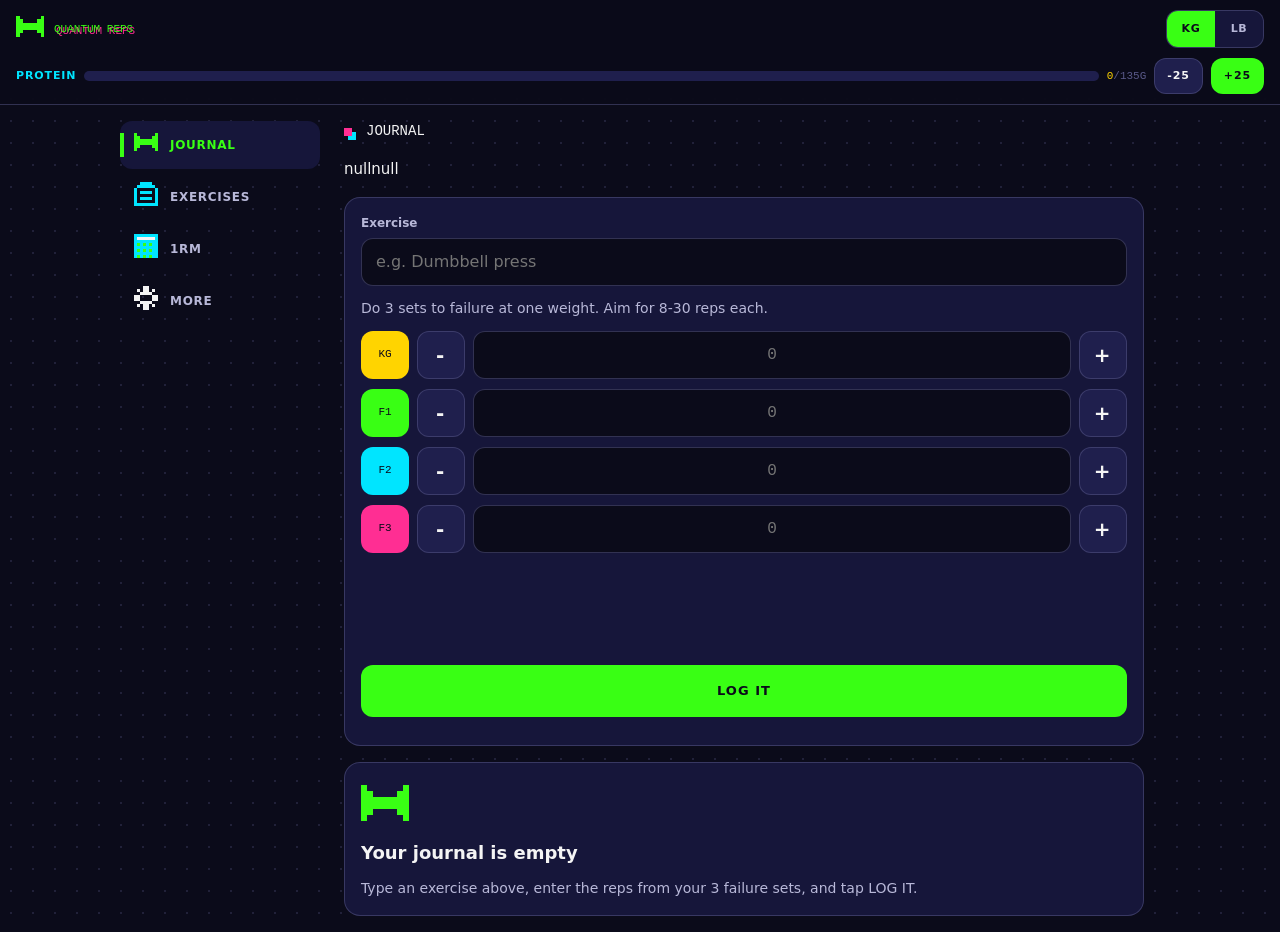
==== index.html @ 80d4cfa8 "Quantum Reps v0.3: gym journal with 1RM calculator" ====
<!DOCTYPE html>
<html lang="en">
<head>
  <meta charset="utf-8">
  <meta name="viewport" content="width=device-width, initial-scale=1, viewport-fit=cover">
  <meta name="theme-color" content="#0B0B1A">
  <meta http-equiv="Content-Security-Policy" content="default-src 'none'; script-src 'self'; style-src 'self'; img-src 'self'; font-src 'self'; connect-src 'none'; base-uri 'none'">
  <title>Quantum Reps</title>
  <link rel="icon" href="assets/emblem-32.png">
  <link rel="stylesheet" href="css/style.css">
  <script type="module" src="js/main.js"></script>
</head>
<body>
  <header class="topbar">
    <div class="topbar-inner">
      <div class="brand">
        <span id="brand-mark" class="brand-mark"></span>
        <span class="brand-name">QUANTUM REPS</span>
      </div>
      <div class="segmented" role="group" aria-label="Weight unit">
        <button class="seg-btn" type="button" data-unit="kg" aria-pressed="true">KG</button>
        <button class="seg-btn" type="button" data-unit="lb" aria-pressed="false">LB</button>
      </div>
    </div>
    <div class="protein-bar" data-level="below">
      <span class="label protein-label">PROTEIN</span>
      <progress id="protein-progress" max="135" value="0" aria-label="Progress toward the daily protein minimum"></progress>
      <span class="protein-readout"><span id="protein-count">0</span><span class="protein-target">/135G</span></span>
      <button id="protein-undo" class="btn btn-ghost btn-small" type="button" aria-label="Remove 25 grams of protein">-25</button>
      <button id="protein-add" class="btn btn-small" type="button" aria-label="Add 25 grams of protein">+25</button>
      <span id="protein-status" class="sr-only" role="status"></span>
    </div>
  </header>

  <div class="shell">
    <nav class="nav" aria-label="Primary">
      <button class="nav-btn" type="button" data-tab="log"><span class="nav-icon"></span><span class="nav-label">JOURNAL</span></button>
      <button class="nav-btn" type="button" data-tab="exercises"><span class="nav-icon"></span><span class="nav-label">EXERCISES</span></button>
      <button class="nav-btn" type="button" data-tab="calc"><span class="nav-icon"></span><span class="nav-label">1RM</span></button>
      <button class="nav-btn" type="button" data-tab="more"><span class="nav-icon"></span><span class="nav-label">MORE</span></button>
    </nav>

    <main class="content" id="main">
      <section id="tab-log" class="view"></section>
      <section id="tab-exercises" class="view" hidden></section>
      <section id="tab-calc" class="view" hidden></section>
      <section id="tab-more" class="view" hidden></section>
    </main>
  </div>

  <dialog id="exercise-dialog" aria-labelledby="exercise-dialog-title">
    <form id="exercise-form" class="card" novalidate>
      <h2 id="exercise-dialog-title" class="dialog-title">EXERCISE</h2>
      <div id="exercise-chart"></div>
      <p id="exercise-stats" class="muted"></p>
      <label class="field"><span class="field-label">Name</span>
        <input name="name" type="text" maxlength="40" autocomplete="off">
      </label>
      <label class="field"><span class="field-label">Body part</span>
        <select name="bodyPart"></select>
      </label>
      <label class="field"><span class="field-label">Notes</span>
        <textarea name="notes" rows="3" maxlength="500"></textarea>
      </label>
      <details id="technique" class="technique">
        <summary>Technique</summary>
        <label class="field"><span class="field-label">Max contraction point</span>
          <input name="contraction" type="text" maxlength="140" autocomplete="off">
        </label>
        <label class="field"><span class="field-label">Muscle stretch focus</span>
          <input name="stretch" type="text" maxlength="140" autocomplete="off">
        </label>
      </details>
      <p id="exercise-error" class="error" role="alert"></p>
      <div class="dialog-actions">
        <button id="exercise-delete" class="btn btn-danger" type="button">DELETE</button>
        <button id="exercise-cancel" class="btn btn-ghost" type="button">CLOSE</button>
        <button class="btn" type="submit">SAVE</button>
      </div>
    </form>
  </dialog>

  <dialog id="goal-dialog" aria-labelledby="goal-dialog-title">
    <form method="dialog" class="card">
      <h2 id="goal-dialog-title" class="dialog-title">GOAL</h2>
      <textarea id="goal-input" rows="3" maxlength="140" aria-label="Goal"></textarea>
      <div class="dialog-actions">
        <button class="btn btn-ghost" value="cancel">CANCEL</button>
        <button class="btn" value="save">SAVE</button>
      </div>
    </form>
  </dialog>
</body>
</html>
---- css/style.css ----
@font-face {
  font-family: 'Press Start 2P';
  src: url('../assets/fonts/PressStart2P-Regular.ttf') format('truetype');
  font-display: swap;
}

:root {
  --void: #0B0B1A;
  --panel: #16163A;
  --panel-2: #1F1F4D;
  --green: #39FF14;
  --magenta: #FF2E93;
  --cyan: #00E5FF;
  --gold: #FFD400;
  --red: #FF3B30;
  --text: #F4F4F4;
  --text-dim: #B8B8D8;
  --muted: #5A5A8A;
  --line: rgba(90, 90, 138, 0.5);
  --radius: 16px;
  --radius-sm: 12px;
  --font-ui: system-ui, -apple-system, 'Segoe UI', Roboto, sans-serif;
  --font-pixel: 'Press Start 2P', 'Courier New', monospace;
  --nav-h: 64px;
}

* { box-sizing: border-box; }

img, svg { image-rendering: pixelated; }

body {
  margin: 0;
  background-color: var(--void);
  background-image: radial-gradient(rgba(90, 90, 138, 0.28) 1px, transparent 1px);
  background-size: 22px 22px;
  color: var(--text);
  font-family: var(--font-ui);
  font-size: 15px;
  line-height: 1.5;
  padding-bottom: calc(var(--nav-h) + env(safe-area-inset-bottom));
}

h1, h2, p, ol, ul { margin: 0; }
ol, ul { padding: 0; list-style: none; }
button, input, select, textarea { font: inherit; color: inherit; }

:focus-visible { outline: 2px solid var(--cyan); outline-offset: 2px; }

.sr-only {
  position: absolute;
  width: 1px;
  height: 1px;
  overflow: hidden;
  clip: rect(0 0 0 0);
  white-space: nowrap;
}

.label {
  font-size: 11px;
  font-weight: 700;
  letter-spacing: 0.08em;
  color: var(--cyan);
  text-transform: uppercase;
}
.muted { color: var(--text-dim); font-size: 14px; }
.hint { color: var(--text-dim); font-size: 12px; }
.error { color: var(--red); min-height: 1.5em; font-size: 14px; }
.status { color: var(--green); min-height: 1.5em; font-size: 14px; }

/* Header */
.topbar {
  position: sticky;
  top: 0;
  z-index: 10;
  background: rgba(11, 11, 26, 0.88);
  backdrop-filter: blur(10px);
  border-bottom: 1px solid var(--line);
  padding-top: env(safe-area-inset-top);
}
.topbar-inner {
  display: flex;
  align-items: center;
  justify-content: space-between;
  gap: 12px;
  padding: 10px 16px 6px;
}
.brand { display: flex; align-items: center; gap: 10px; min-width: 0; }
.brand-name {
  font-family: var(--font-pixel);
  font-size: 11px;
  color: var(--green);
  text-shadow: 2px 2px 0 var(--magenta);
  white-space: nowrap;
}

.protein-bar {
  display: flex;
  align-items: center;
  gap: 8px;
  padding: 4px 16px 10px;
}
.protein-label { flex: none; }
.protein-readout { flex: none; font-family: var(--font-pixel); font-size: 11px; white-space: nowrap; }
.protein-target { color: var(--muted); }
#protein-count { color: var(--gold); }

progress {
  flex: 1;
  min-width: 40px;
  height: 10px;
  border: 0;
  border-radius: 5px;
  overflow: hidden;
  appearance: none;
  -webkit-appearance: none;
  background: var(--panel-2);
}
progress::-webkit-progress-bar { background: var(--panel-2); }
progress::-webkit-progress-value { background: var(--cyan); }
progress::-moz-progress-bar { background: var(--cyan); }
.protein-bar[data-level="on"] progress::-webkit-progress-value { background: var(--green); }
.protein-bar[data-level="on"] progress::-moz-progress-bar { background: var(--green); }
.protein-bar[data-level="over"] progress::-webkit-progress-value { background: var(--magenta); }
.protein-bar[data-level="over"] progress::-moz-progress-bar { background: var(--magenta); }

/* Shell and navigation */
.shell { max-width: 1040px; margin: 0 auto; }
.content { padding: 16px; min-width: 0; }

.nav {
  position: fixed;
  left: 0;
  right: 0;
  bottom: 0;
  z-index: 10;
  display: grid;
  grid-template-columns: repeat(4, 1fr);
  height: calc(var(--nav-h) + env(safe-area-inset-bottom));
  padding-bottom: env(safe-area-inset-bottom);
  background: rgba(11, 11, 26, 0.94);
  backdrop-filter: blur(10px);
  border-top: 1px solid var(--line);
}
.nav-btn {
  position: relative;
  display: flex;
  flex-direction: column;
  align-items: center;
  justify-content: center;
  gap: 4px;
  background: none;
  border: 0;
  color: var(--text-dim);
  cursor: pointer;
}
.nav-label { font-size: 10px; font-weight: 700; letter-spacing: 0.06em; }
.nav-btn[aria-current="page"] { color: var(--green); }
.nav-btn[aria-current="page"]::before {
  content: '';
  position: absolute;
  top: 0;
  width: 24px;
  height: 4px;
  background: var(--green);
}

@media (min-width: 900px) {
  body { padding-bottom: 0; }
  .shell { display: grid; grid-template-columns: 200px 1fr; align-items: start; gap: 8px; }
  .nav {
    position: sticky;
    top: 112px;
    display: flex;
    flex-direction: column;
    gap: 4px;
    height: auto;
    margin-top: 16px;
    padding: 0;
    background: none;
    backdrop-filter: none;
    border-top: 0;
  }
  .nav-btn {
    flex-direction: row;
    justify-content: flex-start;
    gap: 12px;
    height: 48px;
    padding: 0 14px;
    border-radius: var(--radius-sm);
  }
  .nav-btn:hover { background: var(--panel); }
  .nav-btn[aria-current="page"] { background: var(--panel); }
  .nav-btn[aria-current="page"]::before { top: 12px; bottom: 12px; left: 0; width: 4px; height: auto; }
  .nav-label { font-size: 12px; }
}

@media (max-width: 400px) {
  .protein-label { display: none; }
}

/* Surfaces */
.card {
  background: var(--panel);
  border: 1px solid var(--line);
  border-radius: var(--radius);
  padding: 16px;
  display: grid;
  gap: 12px;
  min-width: 0;
}

.view { display: grid; gap: 16px; align-content: start; animation: fade 180ms ease-out; }
.view[hidden] { display: none; }
@keyframes fade { from { opacity: 0; transform: translateY(4px); } to { opacity: 1; transform: none; } }
@media (prefers-reduced-motion: reduce) { .view, .result { animation: none; } }

.view-head { display: flex; align-items: center; justify-content: space-between; gap: 12px; }
.view-title {
  font-family: var(--font-pixel);
  font-size: 14px;
  font-weight: normal;
  color: var(--text);
  display: flex;
  align-items: center;
  gap: 10px;
}
.view-title::before {
  content: '';
  width: 8px;
  height: 8px;
  background: var(--magenta);
  box-shadow: 4px 4px 0 var(--cyan);
  margin-right: 4px;
}

.grid-2 { display: grid; gap: 16px; align-items: start; }
@media (min-width: 700px) { .grid-2 { grid-template-columns: 3fr 2fr; } }

.card-title { display: flex; align-items: center; justify-content: space-between; gap: 8px; flex-wrap: wrap; }
.ex-name { font-size: 18px; font-weight: 700; }
.tag {
  display: inline-block;
  padding: 2px 10px;
  border: 1px solid var(--line);
  border-radius: 999px;
  font-size: 11px;
  font-weight: 700;
  letter-spacing: 0.06em;
  color: var(--text-dim);
}

/* Buttons */
.btn {
  display: inline-flex;
  align-items: center;
  justify-content: center;
  gap: 8px;
  min-height: 44px;
  padding: 0 18px;
  background: var(--green);
  color: var(--void);
  border: 1px solid transparent;
  border-radius: var(--radius-sm);
  font-size: 12px;
  font-weight: 800;
  letter-spacing: 0.08em;
  cursor: pointer;
  transition: transform 120ms ease, filter 120ms ease, background 120ms ease;
}
.btn:hover { filter: brightness(1.08); }
.btn:active { transform: translateY(1px); }
.btn-small { min-height: 36px; padding: 0 12px; font-size: 11px; }
.btn-big { width: 100%; min-height: 52px; font-size: 13px; }
.btn-ghost { background: var(--panel-2); color: var(--text); border-color: var(--line); }
.btn-danger { background: transparent; color: var(--red); border-color: var(--red); }
.btn[aria-pressed="true"] { border-color: var(--green); color: var(--green); }

.segmented { display: inline-flex; border: 1px solid var(--line); border-radius: var(--radius-sm); overflow: hidden; background: var(--panel); }
.seg-btn {
  min-width: 48px;
  min-height: 36px;
  padding: 0 12px;
  background: none;
  border: 0;
  color: var(--text-dim);
  font-size: 11px;
  font-weight: 800;
  letter-spacing: 0.06em;
  cursor: pointer;
}
.seg-btn[aria-pressed="true"] { background: var(--green); color: var(--void); }

.chips { display: flex; gap: 8px; overflow-x: auto; padding-bottom: 4px; scroll-snap-type: x proximity; scrollbar-width: none; }
.chips::-webkit-scrollbar { display: none; }
.chip {
  flex: none;
  min-height: 40px;
  padding: 0 16px;
  background: var(--panel);
  border: 1px solid var(--line);
  border-radius: 999px;
  color: var(--text-dim);
  font-weight: 600;
  cursor: pointer;
  scroll-snap-align: start;
}
.chip[aria-pressed="true"] { border-color: var(--green); color: var(--green); background: rgba(57, 255, 20, 0.1); }

/* Forms */
.field { display: grid; gap: 6px; }
.field-label { font-size: 12px; font-weight: 700; color: var(--text-dim); }
input, select, textarea {
  width: 100%;
  min-height: 48px;
  padding: 0 14px;
  background: var(--void);
  border: 1px solid var(--line);
  border-radius: var(--radius-sm);
  font-size: 16px;
}
textarea { padding: 12px 14px; resize: vertical; }
input:focus, select:focus, textarea:focus { border-color: var(--green); outline: none; box-shadow: 0 0 0 3px rgba(57, 255, 20, 0.2); }
input[type="number"] { -moz-appearance: textfield; appearance: textfield; }
input[type="number"]::-webkit-inner-spin-button,
input[type="number"]::-webkit-outer-spin-button { -webkit-appearance: none; margin: 0; }

.sets { display: grid; gap: 10px; }
.set-row { display: grid; grid-template-columns: 48px 48px 1fr 48px; gap: 8px; align-items: center; }
.set-row input { text-align: center; font-family: var(--font-pixel); font-size: 16px; }
.step-btn { min-height: 48px; padding: 0; font-size: 20px; }
.set-badge {
  width: 48px;
  height: 48px;
  display: grid;
  place-items: center;
  border-radius: var(--radius-sm);
  font-family: var(--font-pixel);
  font-size: 11px;
  color: var(--void);
}
.set-1 { background: var(--green); }
.set-2 { background: var(--cyan); }
.set-3 { background: var(--magenta); }
.set-w { background: var(--gold); }

.preview { min-height: 1.5em; font-weight: 600; }
.advice { color: var(--gold); min-height: 1.5em; font-size: 14px; }
.last-line { text-align: center; }

/* Badges and results */
.badge { display: inline-flex; align-items: center; gap: 6px; font-size: 11px; font-weight: 800; letter-spacing: 0.06em; }
.badge-record { color: var(--gold); }
.badge-improved { color: var(--green); }
.badge-same { color: var(--cyan); }
.badge-regressed { color: var(--red); }
.badge-baseline { color: var(--text-dim); }

.result { animation: pop 220ms ease-out; border-color: var(--green); }
.result-regressed { border-color: var(--red); }
.result-record { border-color: var(--gold); }
@keyframes pop { from { transform: scale(0.97); opacity: 0; } to { transform: none; opacity: 1; } }
.result-top { display: flex; align-items: center; justify-content: space-between; gap: 8px; }
.result .badge { font-size: 14px; }
.delta { font-weight: 800; }
.big-number { font-family: var(--font-pixel); font-size: 18px; color: var(--green); overflow-wrap: anywhere; }

.result-numbers { display: flex; align-items: baseline; flex-wrap: wrap; gap: 8px 16px; }
.hero-goal { font-size: 16px; font-weight: 600; overflow-wrap: anywhere; }
.about { text-align: center; }

/* Journal */
.goal-line {
  display: flex;
  align-items: center;
  gap: 12px;
  width: 100%;
  padding: 10px 14px;
  background: var(--panel);
  border: 1px solid var(--line);
  border-radius: var(--radius-sm);
  text-align: left;
  cursor: pointer;
}
.log-form .chips { margin: -4px 0; }
.journal { display: grid; gap: 8px; }
.day-head { margin-top: 8px; font-size: 12px; font-weight: 800; letter-spacing: 0.08em; text-transform: uppercase; color: var(--cyan); }
.entries { gap: 0; padding: 4px 16px; }
.entry {
  display: grid;
  grid-template-columns: 24px 1fr 40px;
  gap: 12px;
  align-items: center;
  padding: 10px 0;
  border-top: 1px solid var(--line);
}
.entry:first-child { border-top: 0; }
.entry-name { font-weight: 700; overflow-wrap: anywhere; }
.entry-sets { color: var(--text-dim); font-size: 14px; }
.icon-btn {
  display: grid;
  place-items: center;
  width: 40px;
  height: 40px;
  background: none;
  border: 0;
  border-radius: var(--radius-sm);
  cursor: pointer;
}
.icon-btn:hover { background: var(--panel-2); }

/* Calculator */
.calc-card { gap: 20px; }
.calc-inputs { display: grid; grid-template-columns: 1fr 1fr; gap: 12px; }
.calc-field { display: grid; gap: 8px; min-width: 0; }
.calc-field .field-label { text-align: center; }
.calc-field input {
  min-height: 72px;
  padding: 0 8px;
  font-family: var(--font-pixel);
  font-size: 22px;
  text-align: center;
}
.calc-result {
  display: grid;
  justify-items: center;
  gap: 6px;
  padding: 24px 12px;
  text-align: center;
  background: var(--void);
  border: 1px solid var(--green);
  border-radius: var(--radius);
  box-shadow: 0 0 0 4px rgba(57, 255, 20, 0.08);
}
.calc-value { display: flex; align-items: baseline; justify-content: center; gap: 10px; min-height: 52px; margin: 4px 0; }
.calc-number { font-family: var(--font-pixel); font-size: clamp(26px, 9vw, 40px); color: var(--green); line-height: 1.3; }
.calc-empty { color: var(--muted); }
.calc-unit { font-family: var(--font-pixel); font-size: 14px; color: var(--text-dim); }
.calc-note { min-height: 1.5em; color: var(--text-dim); font-size: 14px; }
.calc-note.error { color: var(--red); }
.calc-foot { text-align: center; }
.targets { background: var(--panel); border: 1px solid var(--line); border-radius: var(--radius); padding: 4px 16px 12px; }
.targets[hidden] { display: none; }
.targets summary { cursor: pointer; font-weight: 700; color: var(--text-dim); min-height: 44px; display: flex; align-items: center; }
.rep-table { display: grid; margin-top: 8px; }
.rep-row {
  display: grid;
  grid-template-columns: 1fr auto 64px;
  gap: 12px;
  align-items: center;
  padding: 8px 0;
  border-top: 1px solid var(--line);
}
.rep-count { color: var(--text-dim); }
.rep-weight { font-family: var(--font-pixel); font-size: 12px; color: var(--green); }

/* Exercises */
.card-list { display: grid; gap: 12px; }
@media (min-width: 700px) { .card-list { grid-template-columns: 1fr 1fr; } }
button.ex-card { width: 100%; text-align: left; color: inherit; cursor: pointer; }
button.ex-card:hover { border-color: var(--green); }
.ex-head { display: flex; justify-content: space-between; gap: 8px; align-items: flex-start; }
.ex-head .tag { margin-left: 8px; }
.ex-body { display: flex; justify-content: space-between; align-items: center; gap: 12px; }
.ex-body .chart { width: 120px; height: auto; flex: none; }
.notes { font-size: 14px; color: var(--text-dim); font-style: italic; overflow-wrap: anywhere; }
.card-actions { display: flex; flex-wrap: wrap; gap: 8px; }
.chart { width: 100%; height: auto; background: var(--void); border-radius: var(--radius-sm); }

.empty { justify-items: start; }
.empty-title { font-size: 18px; }

/* Dialogs */
dialog {
  background: transparent;
  border: 0;
  padding: 0;
  color: var(--text);
  width: min(92vw, 460px);
}
dialog::backdrop { background: rgba(11, 11, 26, 0.8); backdrop-filter: blur(4px); }
.dialog-title { font-family: var(--font-pixel); font-size: 13px; font-weight: normal; color: var(--green); }
.dialog-actions { display: flex; justify-content: flex-end; gap: 12px; }
.dialog-actions .btn-danger { margin-right: auto; }
.technique summary { cursor: pointer; font-weight: 700; color: var(--text-dim); min-height: 40px; display: flex; align-items: center; }
.technique .field { margin-top: 12px; }
.steps { display: grid; gap: 12px; counter-reset: step; }
.steps li { counter-increment: step; padding-left: 36px; position: relative; }
.steps li::before {
  content: counter(step);
  position: absolute;
  left: 0;
  top: 0;
  width: 24px;
  height: 24px;
  display: grid;
  place-items: center;
  background: var(--green);
  color: var(--void);
  border-radius: 6px;
  font-family: var(--font-pixel);
  font-size: 10px;
}
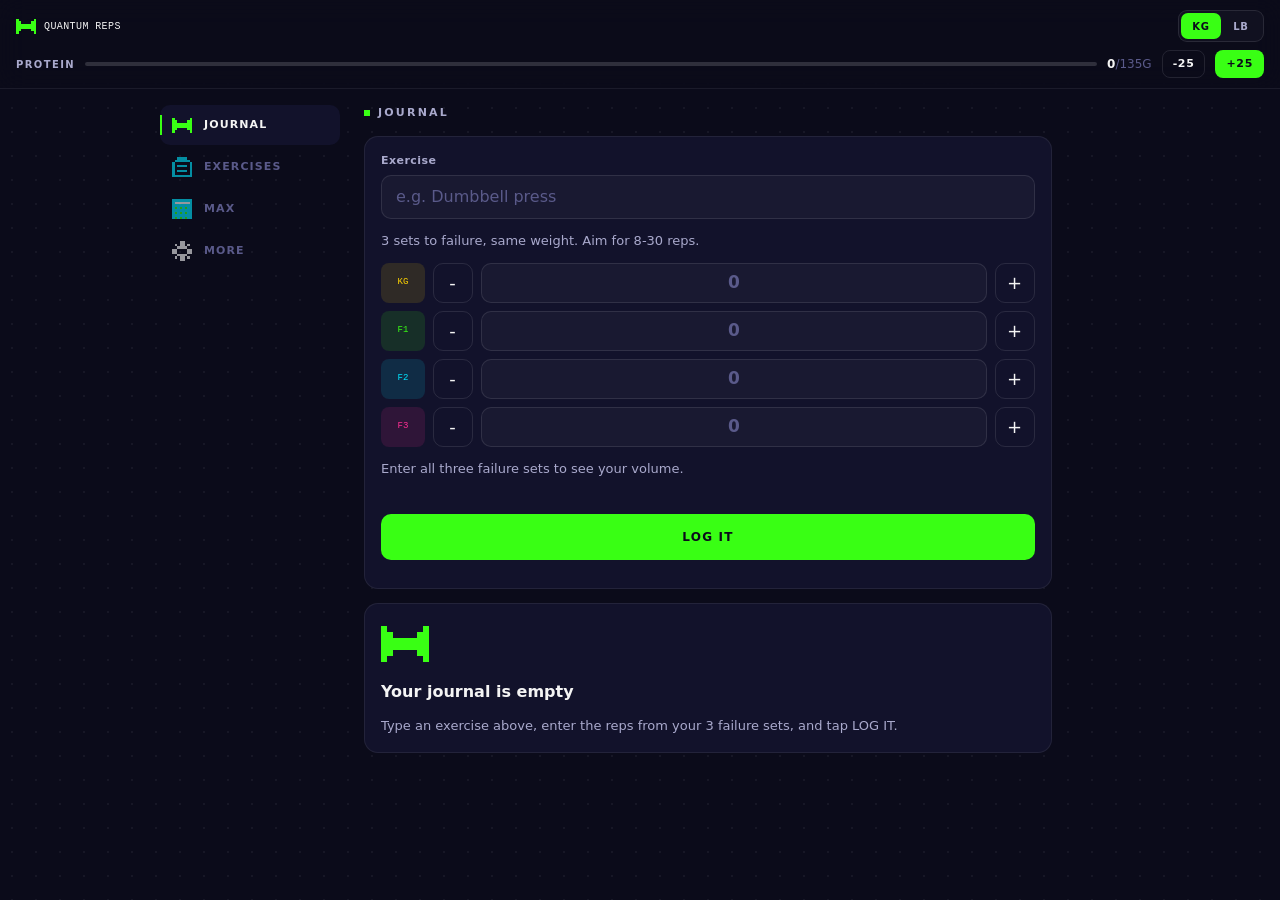
==== commit f7eecc09: "Rep max calculator: choose any target rep count and see the estimated weight" ====
--- a/index.html
+++ b/index.html
@@ -36,7 +36,7 @@
     <nav class="nav" aria-label="Primary">
       <button class="nav-btn" type="button" data-tab="log"><span class="nav-icon"></span><span class="nav-label">JOURNAL</span></button>
       <button class="nav-btn" type="button" data-tab="exercises"><span class="nav-icon"></span><span class="nav-label">EXERCISES</span></button>
-      <button class="nav-btn" type="button" data-tab="calc"><span class="nav-icon"></span><span class="nav-label">1RM</span></button>
+      <button class="nav-btn" type="button" data-tab="calc"><span class="nav-icon"></span><span class="nav-label">MAX</span></button>
       <button class="nav-btn" type="button" data-tab="more"><span class="nav-icon"></span><span class="nav-label">MORE</span></button>
     </nav>
 
--- a/css/style.css
+++ b/css/style.css
@@ -6,22 +6,23 @@
 
 :root {
   --void: #0B0B1A;
-  --panel: #16163A;
-  --panel-2: #1F1F4D;
+  --surface: #12122B;
+  --surface-2: #1A1A3C;
   --green: #39FF14;
   --magenta: #FF2E93;
   --cyan: #00E5FF;
   --gold: #FFD400;
   --red: #FF3B30;
   --text: #F4F4F4;
-  --text-dim: #B8B8D8;
+  --text-dim: #A9A9CC;
   --muted: #5A5A8A;
-  --line: rgba(90, 90, 138, 0.5);
-  --radius: 16px;
-  --radius-sm: 12px;
+  --line: rgba(255, 255, 255, 0.10);
+  --hairline: rgba(255, 255, 255, 0.07);
+  --radius: 14px;
+  --radius-sm: 10px;
   --font-ui: system-ui, -apple-system, 'Segoe UI', Roboto, sans-serif;
   --font-pixel: 'Press Start 2P', 'Courier New', monospace;
-  --nav-h: 64px;
+  --nav-h: 56px;
 }
 
 * { box-sizing: border-box; }
@@ -31,18 +32,21 @@
 body {
   margin: 0;
   background-color: var(--void);
-  background-image: radial-gradient(rgba(90, 90, 138, 0.28) 1px, transparent 1px);
-  background-size: 22px 22px;
+  background-image: radial-gradient(rgba(255, 255, 255, 0.05) 1px, transparent 1px);
+  background-size: 24px 24px;
   color: var(--text);
   font-family: var(--font-ui);
-  font-size: 15px;
+  font-size: 14px;
   line-height: 1.5;
+  -webkit-font-smoothing: antialiased;
   padding-bottom: calc(var(--nav-h) + env(safe-area-inset-bottom));
 }
 
-h1, h2, p, ol, ul { margin: 0; }
+h1, h2, h3, p, ol, ul { margin: 0; }
 ol, ul { padding: 0; list-style: none; }
+[hidden] { display: none !important; }
 button, input, select, textarea { font: inherit; color: inherit; }
+button { -webkit-tap-highlight-color: transparent; }
 
 :focus-visible { outline: 2px solid var(--cyan); outline-offset: 2px; }
 
@@ -56,25 +60,27 @@
 }
 
 .label {
-  font-size: 11px;
+  font-size: 10px;
   font-weight: 700;
-  letter-spacing: 0.08em;
-  color: var(--cyan);
+  letter-spacing: 0.14em;
+  color: var(--text-dim);
   text-transform: uppercase;
 }
-.muted { color: var(--text-dim); font-size: 14px; }
+.muted { color: var(--text-dim); font-size: 13px; }
 .hint { color: var(--text-dim); font-size: 12px; }
-.error { color: var(--red); min-height: 1.5em; font-size: 14px; }
-.status { color: var(--green); min-height: 1.5em; font-size: 14px; }
+.error { color: var(--red); font-size: 13px; }
+.status { color: var(--green); font-size: 13px; }
+/* Empty message rows keep their live region but take no space in the grid gap. */
+.error:empty, .status:empty, .advice:empty { height: 0; margin: -6px 0; overflow: hidden; }
 
 /* Header */
 .topbar {
   position: sticky;
   top: 0;
   z-index: 10;
-  background: rgba(11, 11, 26, 0.88);
-  backdrop-filter: blur(10px);
-  border-bottom: 1px solid var(--line);
+  background: rgba(11, 11, 26, 0.82);
+  backdrop-filter: blur(14px);
+  border-bottom: 1px solid var(--hairline);
   padding-top: env(safe-area-inset-top);
 }
 .topbar-inner {
@@ -84,38 +90,40 @@
   gap: 12px;
   padding: 10px 16px 6px;
 }
-.brand { display: flex; align-items: center; gap: 10px; min-width: 0; }
+.brand { display: flex; align-items: center; gap: 8px; min-width: 0; }
+.brand-mark img, .brand-mark svg { width: 20px; height: 20px; display: block; }
 .brand-name {
   font-family: var(--font-pixel);
-  font-size: 11px;
-  color: var(--green);
-  text-shadow: 2px 2px 0 var(--magenta);
+  font-size: 10px;
+  letter-spacing: 0.04em;
+  color: var(--text);
   white-space: nowrap;
 }
 
 .protein-bar {
   display: flex;
   align-items: center;
-  gap: 8px;
-  padding: 4px 16px 10px;
+  gap: 10px;
+  padding: 2px 16px 10px;
 }
 .protein-label { flex: none; }
-.protein-readout { flex: none; font-family: var(--font-pixel); font-size: 11px; white-space: nowrap; }
-.protein-target { color: var(--muted); }
-#protein-count { color: var(--gold); }
+.protein-readout { flex: none; font-size: 12px; font-weight: 600; font-variant-numeric: tabular-nums; white-space: nowrap; }
+.protein-target { color: var(--muted); font-weight: 500; }
+#protein-count { color: var(--text); }
+.protein-bar .btn { min-height: 28px; padding: 0 10px; font-size: 11px; border-radius: 8px; }
 
 progress {
   flex: 1;
   min-width: 40px;
-  height: 10px;
+  height: 4px;
   border: 0;
-  border-radius: 5px;
+  border-radius: 2px;
   overflow: hidden;
   appearance: none;
   -webkit-appearance: none;
-  background: var(--panel-2);
-}
-progress::-webkit-progress-bar { background: var(--panel-2); }
+  background: rgba(255, 255, 255, 0.08);
+}
+progress::-webkit-progress-bar { background: rgba(255, 255, 255, 0.08); }
 progress::-webkit-progress-value { background: var(--cyan); }
 progress::-moz-progress-bar { background: var(--cyan); }
 .protein-bar[data-level="on"] progress::-webkit-progress-value { background: var(--green); }
@@ -124,8 +132,8 @@
 .protein-bar[data-level="over"] progress::-moz-progress-bar { background: var(--magenta); }
 
 /* Shell and navigation */
-.shell { max-width: 1040px; margin: 0 auto; }
-.content { padding: 16px; min-width: 0; }
+.shell { max-width: 960px; margin: 0 auto; }
+.content { padding: 16px; min-width: 0; max-width: 720px; }
 
 .nav {
   position: fixed;
@@ -137,9 +145,9 @@
   grid-template-columns: repeat(4, 1fr);
   height: calc(var(--nav-h) + env(safe-area-inset-bottom));
   padding-bottom: env(safe-area-inset-bottom);
-  background: rgba(11, 11, 26, 0.94);
-  backdrop-filter: blur(10px);
-  border-top: 1px solid var(--line);
+  background: rgba(11, 11, 26, 0.9);
+  backdrop-filter: blur(14px);
+  border-top: 1px solid var(--hairline);
 }
 .nav-btn {
   position: relative;
@@ -147,32 +155,37 @@
   flex-direction: column;
   align-items: center;
   justify-content: center;
-  gap: 4px;
+  gap: 3px;
   background: none;
   border: 0;
-  color: var(--text-dim);
+  color: var(--muted);
   cursor: pointer;
-}
-.nav-label { font-size: 10px; font-weight: 700; letter-spacing: 0.06em; }
-.nav-btn[aria-current="page"] { color: var(--green); }
+  transition: color 120ms ease;
+}
+.nav-icon img, .nav-icon svg { width: 20px; height: 20px; display: block; opacity: 0.6; transition: opacity 120ms ease; }
+.nav-label { font-size: 9px; font-weight: 700; letter-spacing: 0.1em; }
+.nav-btn:hover { color: var(--text-dim); }
+.nav-btn[aria-current="page"] { color: var(--text); }
+.nav-btn[aria-current="page"] .nav-icon img,
+.nav-btn[aria-current="page"] .nav-icon svg { opacity: 1; }
 .nav-btn[aria-current="page"]::before {
   content: '';
   position: absolute;
   top: 0;
-  width: 24px;
-  height: 4px;
+  width: 18px;
+  height: 2px;
   background: var(--green);
 }
 
 @media (min-width: 900px) {
   body { padding-bottom: 0; }
-  .shell { display: grid; grid-template-columns: 200px 1fr; align-items: start; gap: 8px; }
+  .shell { display: grid; grid-template-columns: 180px 1fr; align-items: start; gap: 8px; }
   .nav {
     position: sticky;
-    top: 112px;
+    top: 88px;
     display: flex;
     flex-direction: column;
-    gap: 4px;
+    gap: 2px;
     height: auto;
     margin-top: 16px;
     padding: 0;
@@ -184,14 +197,14 @@
     flex-direction: row;
     justify-content: flex-start;
     gap: 12px;
-    height: 48px;
-    padding: 0 14px;
+    height: 40px;
+    padding: 0 12px;
     border-radius: var(--radius-sm);
   }
-  .nav-btn:hover { background: var(--panel); }
-  .nav-btn[aria-current="page"] { background: var(--panel); }
-  .nav-btn[aria-current="page"]::before { top: 12px; bottom: 12px; left: 0; width: 4px; height: auto; }
-  .nav-label { font-size: 12px; }
+  .nav-btn:hover { background: var(--surface); }
+  .nav-btn[aria-current="page"] { background: var(--surface); }
+  .nav-btn[aria-current="page"]::before { top: 10px; bottom: 10px; left: 0; width: 2px; height: auto; }
+  .nav-label { font-size: 11px; }
 }
 
 @media (max-width: 400px) {
@@ -200,8 +213,8 @@
 
 /* Surfaces */
 .card {
-  background: var(--panel);
-  border: 1px solid var(--line);
+  background: var(--surface);
+  border: 1px solid var(--hairline);
   border-radius: var(--radius);
   padding: 16px;
   display: grid;
@@ -209,43 +222,33 @@
   min-width: 0;
 }
 
-.view { display: grid; gap: 16px; align-content: start; animation: fade 180ms ease-out; }
+.view { display: grid; gap: 14px; align-content: start; animation: fade 180ms ease-out; }
 .view[hidden] { display: none; }
-@keyframes fade { from { opacity: 0; transform: translateY(4px); } to { opacity: 1; transform: none; } }
+@keyframes fade { from { opacity: 0; transform: translateY(3px); } to { opacity: 1; transform: none; } }
 @media (prefers-reduced-motion: reduce) { .view, .result { animation: none; } }
 
 .view-head { display: flex; align-items: center; justify-content: space-between; gap: 12px; }
 .view-title {
-  font-family: var(--font-pixel);
-  font-size: 14px;
-  font-weight: normal;
-  color: var(--text);
   display: flex;
   align-items: center;
-  gap: 10px;
-}
-.view-title::before {
-  content: '';
-  width: 8px;
-  height: 8px;
-  background: var(--magenta);
-  box-shadow: 4px 4px 0 var(--cyan);
-  margin-right: 4px;
-}
-
-.grid-2 { display: grid; gap: 16px; align-items: start; }
-@media (min-width: 700px) { .grid-2 { grid-template-columns: 3fr 2fr; } }
+  gap: 8px;
+  font-size: 11px;
+  font-weight: 700;
+  letter-spacing: 0.2em;
+  color: var(--text-dim);
+}
+.view-title::before { content: ''; width: 6px; height: 6px; background: var(--green); }
 
 .card-title { display: flex; align-items: center; justify-content: space-between; gap: 8px; flex-wrap: wrap; }
-.ex-name { font-size: 18px; font-weight: 700; }
+.ex-name { font-size: 16px; font-weight: 600; letter-spacing: -0.01em; }
 .tag {
   display: inline-block;
-  padding: 2px 10px;
+  padding: 1px 8px;
   border: 1px solid var(--line);
   border-radius: 999px;
-  font-size: 11px;
-  font-weight: 700;
-  letter-spacing: 0.06em;
+  font-size: 10px;
+  font-weight: 600;
+  letter-spacing: 0.08em;
   color: var(--text-dim);
 }
 
@@ -254,118 +257,126 @@
   display: inline-flex;
   align-items: center;
   justify-content: center;
-  gap: 8px;
-  min-height: 44px;
-  padding: 0 18px;
+  gap: 6px;
+  min-height: 40px;
+  padding: 0 16px;
   background: var(--green);
   color: var(--void);
   border: 1px solid transparent;
   border-radius: var(--radius-sm);
   font-size: 12px;
-  font-weight: 800;
+  font-weight: 700;
+  letter-spacing: 0.06em;
+  cursor: pointer;
+  transition: transform 120ms ease, filter 120ms ease, background 120ms ease, border-color 120ms ease;
+}
+.btn:hover { filter: brightness(1.08); }
+.btn:active { transform: scale(0.98); }
+.btn-small { min-height: 32px; padding: 0 12px; font-size: 11px; }
+.btn-big { width: 100%; min-height: 46px; font-size: 12px; letter-spacing: 0.1em; }
+.btn-ghost { background: transparent; color: var(--text); border-color: var(--line); }
+.btn-ghost:hover { background: rgba(255, 255, 255, 0.04); filter: none; }
+.btn-danger { background: transparent; color: var(--red); border-color: rgba(255, 59, 48, 0.4); }
+.btn-danger:hover { background: rgba(255, 59, 48, 0.08); filter: none; }
+
+.segmented { display: inline-flex; padding: 2px; border: 1px solid var(--line); border-radius: 9px; background: rgba(255, 255, 255, 0.03); }
+.seg-btn {
+  min-width: 40px;
+  min-height: 26px;
+  padding: 0 10px;
+  background: none;
+  border: 0;
+  border-radius: 7px;
+  color: var(--text-dim);
+  font-size: 10px;
+  font-weight: 700;
   letter-spacing: 0.08em;
   cursor: pointer;
-  transition: transform 120ms ease, filter 120ms ease, background 120ms ease;
-}
-.btn:hover { filter: brightness(1.08); }
-.btn:active { transform: translateY(1px); }
-.btn-small { min-height: 36px; padding: 0 12px; font-size: 11px; }
-.btn-big { width: 100%; min-height: 52px; font-size: 13px; }
-.btn-ghost { background: var(--panel-2); color: var(--text); border-color: var(--line); }
-.btn-danger { background: transparent; color: var(--red); border-color: var(--red); }
-.btn[aria-pressed="true"] { border-color: var(--green); color: var(--green); }
-
-.segmented { display: inline-flex; border: 1px solid var(--line); border-radius: var(--radius-sm); overflow: hidden; background: var(--panel); }
-.seg-btn {
-  min-width: 48px;
-  min-height: 36px;
-  padding: 0 12px;
-  background: none;
-  border: 0;
-  color: var(--text-dim);
-  font-size: 11px;
-  font-weight: 800;
-  letter-spacing: 0.06em;
-  cursor: pointer;
+  transition: background 120ms ease, color 120ms ease;
 }
 .seg-btn[aria-pressed="true"] { background: var(--green); color: var(--void); }
 
-.chips { display: flex; gap: 8px; overflow-x: auto; padding-bottom: 4px; scroll-snap-type: x proximity; scrollbar-width: none; }
+.chips { display: flex; gap: 6px; overflow-x: auto; padding-bottom: 2px; scroll-snap-type: x proximity; scrollbar-width: none; }
 .chips::-webkit-scrollbar { display: none; }
 .chip {
   flex: none;
-  min-height: 40px;
-  padding: 0 16px;
-  background: var(--panel);
+  min-height: 32px;
+  padding: 0 14px;
+  background: transparent;
   border: 1px solid var(--line);
   border-radius: 999px;
   color: var(--text-dim);
-  font-weight: 600;
+  font-size: 13px;
+  font-weight: 500;
   cursor: pointer;
   scroll-snap-align: start;
-}
-.chip[aria-pressed="true"] { border-color: var(--green); color: var(--green); background: rgba(57, 255, 20, 0.1); }
+  transition: border-color 120ms ease, color 120ms ease, background 120ms ease;
+}
+.chip:hover { color: var(--text); }
+.chip[aria-pressed="true"] { border-color: rgba(57, 255, 20, 0.6); color: var(--green); background: rgba(57, 255, 20, 0.08); }
 
 /* Forms */
 .field { display: grid; gap: 6px; }
-.field-label { font-size: 12px; font-weight: 700; color: var(--text-dim); }
+.field-label { font-size: 11px; font-weight: 600; letter-spacing: 0.04em; color: var(--text-dim); }
 input, select, textarea {
   width: 100%;
-  min-height: 48px;
+  min-height: 44px;
   padding: 0 14px;
-  background: var(--void);
+  background: rgba(255, 255, 255, 0.03);
   border: 1px solid var(--line);
   border-radius: var(--radius-sm);
   font-size: 16px;
-}
-textarea { padding: 12px 14px; resize: vertical; }
-input:focus, select:focus, textarea:focus { border-color: var(--green); outline: none; box-shadow: 0 0 0 3px rgba(57, 255, 20, 0.2); }
+  transition: border-color 120ms ease, box-shadow 120ms ease;
+}
+textarea { padding: 10px 14px; resize: vertical; }
+input::placeholder, textarea::placeholder { color: var(--muted); }
+input:focus, select:focus, textarea:focus { border-color: rgba(57, 255, 20, 0.7); outline: none; box-shadow: 0 0 0 3px rgba(57, 255, 20, 0.12); }
+select option { background: var(--surface); }
 input[type="number"] { -moz-appearance: textfield; appearance: textfield; }
 input[type="number"]::-webkit-inner-spin-button,
 input[type="number"]::-webkit-outer-spin-button { -webkit-appearance: none; margin: 0; }
 
-.sets { display: grid; gap: 10px; }
-.set-row { display: grid; grid-template-columns: 48px 48px 1fr 48px; gap: 8px; align-items: center; }
-.set-row input { text-align: center; font-family: var(--font-pixel); font-size: 16px; }
-.step-btn { min-height: 48px; padding: 0; font-size: 20px; }
+.sets { display: grid; gap: 8px; }
+.set-row { display: grid; grid-template-columns: 44px 40px 1fr 40px; gap: 8px; align-items: center; }
+.set-row input { min-height: 40px; text-align: center; font-size: 17px; font-weight: 600; font-variant-numeric: tabular-nums; }
+.step-btn { min-height: 40px; width: 40px; padding: 0; font-size: 18px; font-weight: 500; }
 .set-badge {
-  width: 48px;
-  height: 48px;
+  height: 40px;
   display: grid;
   place-items: center;
-  border-radius: var(--radius-sm);
+  border-radius: 8px;
   font-family: var(--font-pixel);
-  font-size: 11px;
-  color: var(--void);
-}
-.set-1 { background: var(--green); }
-.set-2 { background: var(--cyan); }
-.set-3 { background: var(--magenta); }
-.set-w { background: var(--gold); }
-
-.preview { min-height: 1.5em; font-weight: 600; }
-.advice { color: var(--gold); min-height: 1.5em; font-size: 14px; }
-.last-line { text-align: center; }
+  font-size: 9px;
+}
+.set-1 { color: var(--green); background: rgba(57, 255, 20, 0.12); }
+.set-2 { color: var(--cyan); background: rgba(0, 229, 255, 0.12); }
+.set-3 { color: var(--magenta); background: rgba(255, 46, 147, 0.12); }
+.set-w { color: var(--gold); background: rgba(255, 212, 0, 0.12); }
+
+.preview { min-height: 1.4em; font-size: 13px; font-weight: 600; }
+.preview.is-hint { color: var(--text-dim); font-weight: 500; }
+.advice { color: var(--gold); font-size: 13px; }
+.last-line { text-align: center; font-size: 12px; }
 
 /* Badges and results */
-.badge { display: inline-flex; align-items: center; gap: 6px; font-size: 11px; font-weight: 800; letter-spacing: 0.06em; }
+.badge { display: inline-flex; align-items: center; gap: 6px; font-size: 10px; font-weight: 700; letter-spacing: 0.1em; }
 .badge-record { color: var(--gold); }
 .badge-improved { color: var(--green); }
 .badge-same { color: var(--cyan); }
 .badge-regressed { color: var(--red); }
 .badge-baseline { color: var(--text-dim); }
 
-.result { animation: pop 220ms ease-out; border-color: var(--green); }
-.result-regressed { border-color: var(--red); }
-.result-record { border-color: var(--gold); }
-@keyframes pop { from { transform: scale(0.97); opacity: 0; } to { transform: none; opacity: 1; } }
-.result-top { display: flex; align-items: center; justify-content: space-between; gap: 8px; }
-.result .badge { font-size: 14px; }
-.delta { font-weight: 800; }
-.big-number { font-family: var(--font-pixel); font-size: 18px; color: var(--green); overflow-wrap: anywhere; }
-
-.result-numbers { display: flex; align-items: baseline; flex-wrap: wrap; gap: 8px 16px; }
-.hero-goal { font-size: 16px; font-weight: 600; overflow-wrap: anywhere; }
+.result { animation: pop 200ms ease-out; border-color: rgba(57, 255, 20, 0.35); scroll-margin-top: 96px; }
+.result-regressed { border-color: rgba(255, 59, 48, 0.4); }
+.result-record { border-color: rgba(255, 212, 0, 0.45); }
+@keyframes pop { from { transform: translateY(4px); opacity: 0; } to { transform: none; opacity: 1; } }
+.result-top { display: flex; align-items: center; gap: 12px; flex-wrap: wrap; }
+.result .badge { font-size: 11px; }
+.result-numbers { display: flex; align-items: baseline; flex-wrap: wrap; gap: 6px 14px; }
+.delta { font-size: 12px; font-weight: 700; color: var(--text-dim); }
+.big-number { font-family: var(--font-pixel); font-size: 16px; color: var(--green); overflow-wrap: anywhere; }
+
+.hero-goal { font-size: 15px; font-weight: 500; overflow-wrap: anywhere; }
 .about { text-align: center; }
 
 /* Journal */
@@ -374,100 +385,108 @@
   align-items: center;
   gap: 12px;
   width: 100%;
-  padding: 10px 14px;
-  background: var(--panel);
-  border: 1px solid var(--line);
+  padding: 8px 14px;
+  background: transparent;
+  border: 1px solid var(--hairline);
   border-radius: var(--radius-sm);
+  font-size: 13px;
+  color: var(--text-dim);
   text-align: left;
   cursor: pointer;
 }
-.log-form .chips { margin: -4px 0; }
-.journal { display: grid; gap: 8px; }
-.day-head { margin-top: 8px; font-size: 12px; font-weight: 800; letter-spacing: 0.08em; text-transform: uppercase; color: var(--cyan); }
-.entries { gap: 0; padding: 4px 16px; }
+.goal-line:hover { border-color: var(--line); }
+.goal-line .label { color: var(--green); }
+.log-form .chips { margin: -2px 0; }
+.journal { display: grid; gap: 6px; }
+.day-head { margin-top: 10px; font-size: 10px; font-weight: 700; letter-spacing: 0.16em; text-transform: uppercase; color: var(--text-dim); }
+.entries { gap: 0; padding: 2px 14px; }
 .entry {
   display: grid;
-  grid-template-columns: 24px 1fr 40px;
+  grid-template-columns: 20px 1fr auto 36px;
   gap: 12px;
   align-items: center;
-  padding: 10px 0;
-  border-top: 1px solid var(--line);
+  padding: 9px 0;
+  border-top: 1px solid var(--hairline);
 }
 .entry:first-child { border-top: 0; }
-.entry-name { font-weight: 700; overflow-wrap: anywhere; }
-.entry-sets { color: var(--text-dim); font-size: 14px; }
+.entry-trend { display: flex; }
+.entry-trend img, .entry-trend svg { width: 18px; height: 18px; }
+.entry-name { font-weight: 600; overflow-wrap: anywhere; }
+.entry-sets { color: var(--text-dim); font-size: 13px; font-variant-numeric: tabular-nums; }
+.entry-time { color: var(--muted); font-size: 12px; font-variant-numeric: tabular-nums; white-space: nowrap; }
 .icon-btn {
   display: grid;
   place-items: center;
-  width: 40px;
-  height: 40px;
+  width: 36px;
+  height: 36px;
   background: none;
   border: 0;
-  border-radius: var(--radius-sm);
+  border-radius: 8px;
   cursor: pointer;
-}
-.icon-btn:hover { background: var(--panel-2); }
+  opacity: 0.55;
+  transition: opacity 120ms ease, background 120ms ease;
+}
+.icon-btn img, .icon-btn svg { width: 14px; height: 14px; }
+.icon-btn:hover { opacity: 1; background: rgba(255, 59, 48, 0.1); }
 
 /* Calculator */
-.calc-card { gap: 20px; }
-.calc-inputs { display: grid; grid-template-columns: 1fr 1fr; gap: 12px; }
-.calc-field { display: grid; gap: 8px; min-width: 0; }
+.calc-card { gap: 16px; }
+.calc-inputs { display: grid; grid-template-columns: 1fr 1fr; gap: 10px; }
+.calc-field { display: grid; gap: 6px; min-width: 0; }
 .calc-field .field-label { text-align: center; }
-.calc-field input {
-  min-height: 72px;
-  padding: 0 8px;
-  font-family: var(--font-pixel);
-  font-size: 22px;
+.calc-field input { min-height: 56px; padding: 0 8px; font-size: 24px; font-weight: 700; text-align: center; font-variant-numeric: tabular-nums; }
+.calc-result {
+  display: grid;
+  justify-items: center;
+  gap: 4px;
+  padding: 20px 12px;
   text-align: center;
-}
-.calc-result {
-  display: grid;
-  justify-items: center;
-  gap: 6px;
-  padding: 24px 12px;
-  text-align: center;
-  background: var(--void);
-  border: 1px solid var(--green);
+  background: rgba(255, 255, 255, 0.02);
+  border: 1px solid var(--hairline);
   border-radius: var(--radius);
-  box-shadow: 0 0 0 4px rgba(57, 255, 20, 0.08);
-}
-.calc-value { display: flex; align-items: baseline; justify-content: center; gap: 10px; min-height: 52px; margin: 4px 0; }
-.calc-number { font-family: var(--font-pixel); font-size: clamp(26px, 9vw, 40px); color: var(--green); line-height: 1.3; }
+}
+.calc-value { display: flex; align-items: baseline; justify-content: center; gap: 8px; min-height: 44px; margin: 2px 0; }
+.calc-number { font-family: var(--font-pixel); font-size: clamp(24px, 8vw, 34px); color: var(--green); line-height: 1.3; }
 .calc-empty { color: var(--muted); }
-.calc-unit { font-family: var(--font-pixel); font-size: 14px; color: var(--text-dim); }
-.calc-note { min-height: 1.5em; color: var(--text-dim); font-size: 14px; }
+.calc-unit { font-family: var(--font-pixel); font-size: 11px; color: var(--text-dim); }
+.calc-note { min-height: 1.4em; color: var(--text-dim); font-size: 13px; }
 .calc-note.error { color: var(--red); }
+.calc-use { margin-top: 8px; }
+.target-row { display: grid; grid-template-columns: minmax(0, 1fr) 64px; gap: 8px; align-items: center; }
+.target-chips { min-width: 0; }
+.target-input { min-height: 34px; padding: 0 6px; text-align: center; font-size: 16px; font-weight: 600; font-variant-numeric: tabular-nums; }
+.calc-advice { max-width: 28ch; text-wrap: balance; }
 .calc-foot { text-align: center; }
-.targets { background: var(--panel); border: 1px solid var(--line); border-radius: var(--radius); padding: 4px 16px 12px; }
+.targets { background: var(--surface); border: 1px solid var(--hairline); border-radius: var(--radius); padding: 2px 16px 10px; }
 .targets[hidden] { display: none; }
-.targets summary { cursor: pointer; font-weight: 700; color: var(--text-dim); min-height: 44px; display: flex; align-items: center; }
-.rep-table { display: grid; margin-top: 8px; }
+.targets summary { cursor: pointer; font-size: 13px; font-weight: 600; color: var(--text-dim); min-height: 40px; display: flex; align-items: center; }
+.rep-table { display: grid; margin-top: 6px; }
 .rep-row {
   display: grid;
-  grid-template-columns: 1fr auto 64px;
+  grid-template-columns: 1fr auto 56px;
   gap: 12px;
   align-items: center;
-  padding: 8px 0;
-  border-top: 1px solid var(--line);
-}
-.rep-count { color: var(--text-dim); }
-.rep-weight { font-family: var(--font-pixel); font-size: 12px; color: var(--green); }
+  padding: 6px 0;
+  border-top: 1px solid var(--hairline);
+}
+.rep-count { color: var(--text-dim); font-size: 13px; }
+.rep-weight { font-size: 14px; font-weight: 700; font-variant-numeric: tabular-nums; }
 
 /* Exercises */
-.card-list { display: grid; gap: 12px; }
+.card-list { display: grid; gap: 10px; }
 @media (min-width: 700px) { .card-list { grid-template-columns: 1fr 1fr; } }
-button.ex-card { width: 100%; text-align: left; color: inherit; cursor: pointer; }
-button.ex-card:hover { border-color: var(--green); }
+button.ex-card { width: 100%; text-align: left; color: inherit; cursor: pointer; transition: border-color 120ms ease; }
+button.ex-card:hover { border-color: var(--line); }
 .ex-head { display: flex; justify-content: space-between; gap: 8px; align-items: flex-start; }
 .ex-head .tag { margin-left: 8px; }
 .ex-body { display: flex; justify-content: space-between; align-items: center; gap: 12px; }
-.ex-body .chart { width: 120px; height: auto; flex: none; }
-.notes { font-size: 14px; color: var(--text-dim); font-style: italic; overflow-wrap: anywhere; }
+.ex-body .chart { width: 110px; height: auto; flex: none; }
+.notes { font-size: 13px; color: var(--text-dim); font-style: italic; overflow-wrap: anywhere; }
 .card-actions { display: flex; flex-wrap: wrap; gap: 8px; }
-.chart { width: 100%; height: auto; background: var(--void); border-radius: var(--radius-sm); }
+.chart { width: 100%; height: auto; background: rgba(255, 255, 255, 0.02); border-radius: var(--radius-sm); }
 
 .empty { justify-items: start; }
-.empty-title { font-size: 18px; }
+.empty-title { font-size: 16px; font-weight: 600; }
 
 /* Dialogs */
 dialog {
@@ -475,28 +494,31 @@
   border: 0;
   padding: 0;
   color: var(--text);
-  width: min(92vw, 460px);
-}
-dialog::backdrop { background: rgba(11, 11, 26, 0.8); backdrop-filter: blur(4px); }
-.dialog-title { font-family: var(--font-pixel); font-size: 13px; font-weight: normal; color: var(--green); }
-.dialog-actions { display: flex; justify-content: flex-end; gap: 12px; }
+  width: min(92vw, 440px);
+}
+dialog::backdrop { background: rgba(5, 5, 14, 0.7); backdrop-filter: blur(6px); }
+dialog .card { border-color: var(--line); background: #14142F; max-height: 90vh; max-height: 90dvh; overflow-y: auto; }
+dialog textarea { margin: 4px 0; }
+.dialog-title { font-size: 11px; font-weight: 700; letter-spacing: 0.2em; color: var(--text-dim); }
+.dialog-actions { display: flex; justify-content: flex-end; gap: 8px; }
 .dialog-actions .btn-danger { margin-right: auto; }
-.technique summary { cursor: pointer; font-weight: 700; color: var(--text-dim); min-height: 40px; display: flex; align-items: center; }
-.technique .field { margin-top: 12px; }
-.steps { display: grid; gap: 12px; counter-reset: step; }
-.steps li { counter-increment: step; padding-left: 36px; position: relative; }
+.technique summary { cursor: pointer; font-size: 13px; font-weight: 600; color: var(--text-dim); min-height: 36px; display: flex; align-items: center; }
+.technique .field { margin-top: 10px; }
+.steps { display: grid; gap: 10px; counter-reset: step; }
+.steps li { counter-increment: step; padding-left: 32px; position: relative; font-size: 13px; color: var(--text-dim); }
+.steps li strong { color: var(--text); font-weight: 600; }
 .steps li::before {
   content: counter(step);
   position: absolute;
   left: 0;
   top: 0;
-  width: 24px;
-  height: 24px;
+  width: 20px;
+  height: 20px;
   display: grid;
   place-items: center;
-  background: var(--green);
-  color: var(--void);
-  border-radius: 6px;
+  background: rgba(57, 255, 20, 0.12);
+  color: var(--green);
+  border-radius: 5px;
   font-family: var(--font-pixel);
-  font-size: 10px;
-}
+  font-size: 8px;
+}
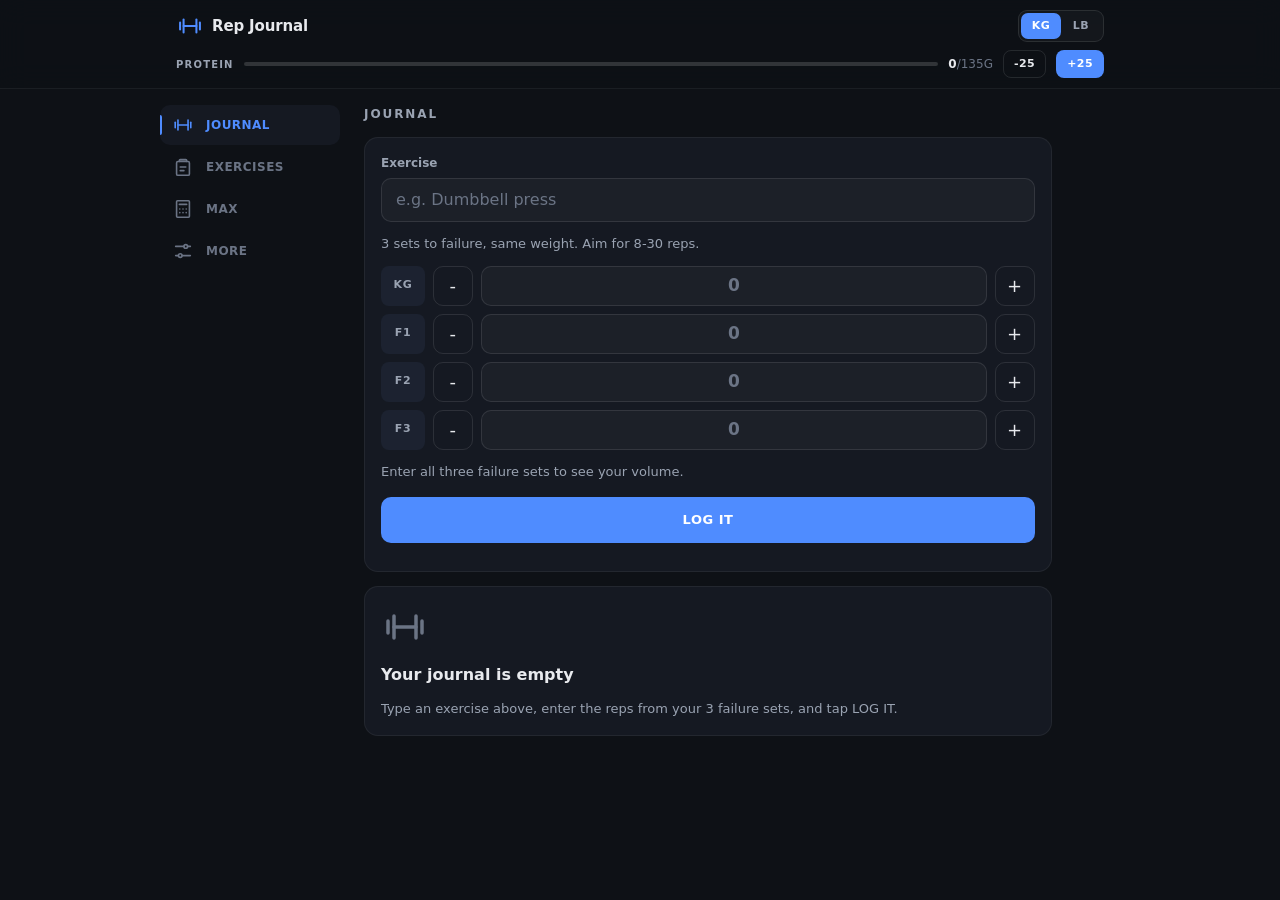
==== commit 21100573: "Rebrand to Rep Journal with a clean, professional design: remove pixel/retro styling and Quantum bra" ====
--- a/index.html
+++ b/index.html
@@ -3,10 +3,10 @@
 <head>
   <meta charset="utf-8">
   <meta name="viewport" content="width=device-width, initial-scale=1, viewport-fit=cover">
-  <meta name="theme-color" content="#0B0B1A">
+  <meta name="theme-color" content="#0E1116">
   <meta http-equiv="Content-Security-Policy" content="default-src 'none'; script-src 'self'; style-src 'self'; img-src 'self'; font-src 'self'; connect-src 'none'; base-uri 'none'">
-  <title>Quantum Reps</title>
-  <link rel="icon" href="assets/emblem-32.png">
+  <title>Rep Journal</title>
+  <link rel="icon" type="image/svg+xml" href="favicon.svg">
   <link rel="stylesheet" href="css/style.css">
   <script type="module" src="js/main.js"></script>
 </head>
@@ -15,7 +15,7 @@
     <div class="topbar-inner">
       <div class="brand">
         <span id="brand-mark" class="brand-mark"></span>
-        <span class="brand-name">QUANTUM REPS</span>
+        <span class="brand-name">Rep Journal</span>
       </div>
       <div class="segmented" role="group" aria-label="Weight unit">
         <button class="seg-btn" type="button" data-unit="kg" aria-pressed="true">KG</button>
--- a/css/style.css
+++ b/css/style.css
@@ -1,41 +1,30 @@
-@font-face {
-  font-family: 'Press Start 2P';
-  src: url('../assets/fonts/PressStart2P-Regular.ttf') format('truetype');
-  font-display: swap;
-}
-
 :root {
-  --void: #0B0B1A;
-  --surface: #12122B;
-  --surface-2: #1A1A3C;
-  --green: #39FF14;
-  --magenta: #FF2E93;
-  --cyan: #00E5FF;
-  --gold: #FFD400;
-  --red: #FF3B30;
-  --text: #F4F4F4;
-  --text-dim: #A9A9CC;
-  --muted: #5A5A8A;
+  --bg: #0E1116;
+  --surface: #151922;
+  --surface-2: #1C2230;
+  --accent: #4F8CFF;
+  --accent-strong: #3B77EE;
+  --success: #34C38F;
+  --gold: #F5B84B;
+  --danger: #F0616D;
+  --text: #E8EAEE;
+  --text-dim: #9AA3B2;
+  --muted: #6B7485;
   --line: rgba(255, 255, 255, 0.10);
-  --hairline: rgba(255, 255, 255, 0.07);
+  --hairline: rgba(255, 255, 255, 0.06);
   --radius: 14px;
   --radius-sm: 10px;
-  --font-ui: system-ui, -apple-system, 'Segoe UI', Roboto, sans-serif;
-  --font-pixel: 'Press Start 2P', 'Courier New', monospace;
+  --font: system-ui, -apple-system, 'Segoe UI', Roboto, 'Helvetica Neue', Arial, sans-serif;
   --nav-h: 56px;
 }
 
 * { box-sizing: border-box; }
-
-img, svg { image-rendering: pixelated; }
 
 body {
   margin: 0;
-  background-color: var(--void);
-  background-image: radial-gradient(rgba(255, 255, 255, 0.05) 1px, transparent 1px);
-  background-size: 24px 24px;
+  background: var(--bg);
   color: var(--text);
-  font-family: var(--font-ui);
+  font-family: var(--font);
   font-size: 14px;
   line-height: 1.5;
   -webkit-font-smoothing: antialiased;
@@ -48,7 +37,9 @@
 button, input, select, textarea { font: inherit; color: inherit; }
 button { -webkit-tap-highlight-color: transparent; }
 
-:focus-visible { outline: 2px solid var(--cyan); outline-offset: 2px; }
+:focus-visible { outline: 2px solid var(--accent); outline-offset: 2px; }
+
+.icon { display: block; flex: none; }
 
 .sr-only {
   position: absolute;
@@ -61,15 +52,15 @@
 
 .label {
   font-size: 10px;
-  font-weight: 700;
-  letter-spacing: 0.14em;
+  font-weight: 600;
+  letter-spacing: 0.12em;
   color: var(--text-dim);
   text-transform: uppercase;
 }
 .muted { color: var(--text-dim); font-size: 13px; }
 .hint { color: var(--text-dim); font-size: 12px; }
-.error { color: var(--red); font-size: 13px; }
-.status { color: var(--green); font-size: 13px; }
+.error { color: var(--danger); font-size: 13px; }
+.status { color: var(--success); font-size: 13px; }
 /* Empty message rows keep their live region but take no space in the grid gap. */
 .error:empty, .status:empty, .advice:empty { height: 0; margin: -6px 0; overflow: hidden; }
 
@@ -78,11 +69,12 @@
   position: sticky;
   top: 0;
   z-index: 10;
-  background: rgba(11, 11, 26, 0.82);
+  background: rgba(14, 17, 22, 0.85);
   backdrop-filter: blur(14px);
   border-bottom: 1px solid var(--hairline);
   padding-top: env(safe-area-inset-top);
 }
+.topbar-inner, .protein-bar { max-width: 960px; margin-inline: auto; }
 .topbar-inner {
   display: flex;
   align-items: center;
@@ -90,15 +82,8 @@
   gap: 12px;
   padding: 10px 16px 6px;
 }
-.brand { display: flex; align-items: center; gap: 8px; min-width: 0; }
-.brand-mark img, .brand-mark svg { width: 20px; height: 20px; display: block; }
-.brand-name {
-  font-family: var(--font-pixel);
-  font-size: 10px;
-  letter-spacing: 0.04em;
-  color: var(--text);
-  white-space: nowrap;
-}
+.brand { display: flex; align-items: center; gap: 8px; min-width: 0; color: var(--accent); }
+.brand-name { font-size: 15px; font-weight: 700; letter-spacing: -0.01em; color: var(--text); white-space: nowrap; }
 
 .protein-bar {
   display: flex;
@@ -109,7 +94,6 @@
 .protein-label { flex: none; }
 .protein-readout { flex: none; font-size: 12px; font-weight: 600; font-variant-numeric: tabular-nums; white-space: nowrap; }
 .protein-target { color: var(--muted); font-weight: 500; }
-#protein-count { color: var(--text); }
 .protein-bar .btn { min-height: 28px; padding: 0 10px; font-size: 11px; border-radius: 8px; }
 
 progress {
@@ -124,12 +108,12 @@
   background: rgba(255, 255, 255, 0.08);
 }
 progress::-webkit-progress-bar { background: rgba(255, 255, 255, 0.08); }
-progress::-webkit-progress-value { background: var(--cyan); }
-progress::-moz-progress-bar { background: var(--cyan); }
-.protein-bar[data-level="on"] progress::-webkit-progress-value { background: var(--green); }
-.protein-bar[data-level="on"] progress::-moz-progress-bar { background: var(--green); }
-.protein-bar[data-level="over"] progress::-webkit-progress-value { background: var(--magenta); }
-.protein-bar[data-level="over"] progress::-moz-progress-bar { background: var(--magenta); }
+progress::-webkit-progress-value { background: var(--accent); }
+progress::-moz-progress-bar { background: var(--accent); }
+.protein-bar[data-level="on"] progress::-webkit-progress-value { background: var(--success); }
+.protein-bar[data-level="on"] progress::-moz-progress-bar { background: var(--success); }
+.protein-bar[data-level="over"] progress::-webkit-progress-value { background: var(--gold); }
+.protein-bar[data-level="over"] progress::-moz-progress-bar { background: var(--gold); }
 
 /* Shell and navigation */
 .shell { max-width: 960px; margin: 0 auto; }
@@ -145,7 +129,7 @@
   grid-template-columns: repeat(4, 1fr);
   height: calc(var(--nav-h) + env(safe-area-inset-bottom));
   padding-bottom: env(safe-area-inset-bottom);
-  background: rgba(11, 11, 26, 0.9);
+  background: rgba(14, 17, 22, 0.92);
   backdrop-filter: blur(14px);
   border-top: 1px solid var(--hairline);
 }
@@ -162,19 +146,18 @@
   cursor: pointer;
   transition: color 120ms ease;
 }
-.nav-icon img, .nav-icon svg { width: 20px; height: 20px; display: block; opacity: 0.6; transition: opacity 120ms ease; }
-.nav-label { font-size: 9px; font-weight: 700; letter-spacing: 0.1em; }
+.nav-icon .icon { width: 22px; height: 22px; }
+.nav-label { font-size: 10px; font-weight: 600; letter-spacing: 0.04em; }
 .nav-btn:hover { color: var(--text-dim); }
-.nav-btn[aria-current="page"] { color: var(--text); }
-.nav-btn[aria-current="page"] .nav-icon img,
-.nav-btn[aria-current="page"] .nav-icon svg { opacity: 1; }
+.nav-btn[aria-current="page"] { color: var(--accent); }
 .nav-btn[aria-current="page"]::before {
   content: '';
   position: absolute;
   top: 0;
-  width: 18px;
+  width: 20px;
   height: 2px;
-  background: var(--green);
+  border-radius: 0 0 2px 2px;
+  background: var(--accent);
 }
 
 @media (min-width: 900px) {
@@ -203,8 +186,8 @@
   }
   .nav-btn:hover { background: var(--surface); }
   .nav-btn[aria-current="page"] { background: var(--surface); }
-  .nav-btn[aria-current="page"]::before { top: 10px; bottom: 10px; left: 0; width: 2px; height: auto; }
-  .nav-label { font-size: 11px; }
+  .nav-btn[aria-current="page"]::before { top: 10px; bottom: 10px; left: 0; width: 2px; height: auto; border-radius: 0 2px 2px 0; }
+  .nav-label { font-size: 12px; }
 }
 
 @media (max-width: 400px) {
@@ -222,22 +205,14 @@
   min-width: 0;
 }
 
+.card > .btn-small { justify-self: start; }
+
 .view { display: grid; gap: 14px; align-content: start; animation: fade 180ms ease-out; }
-.view[hidden] { display: none; }
 @keyframes fade { from { opacity: 0; transform: translateY(3px); } to { opacity: 1; transform: none; } }
 @media (prefers-reduced-motion: reduce) { .view, .result { animation: none; } }
 
 .view-head { display: flex; align-items: center; justify-content: space-between; gap: 12px; }
-.view-title {
-  display: flex;
-  align-items: center;
-  gap: 8px;
-  font-size: 11px;
-  font-weight: 700;
-  letter-spacing: 0.2em;
-  color: var(--text-dim);
-}
-.view-title::before { content: ''; width: 6px; height: 6px; background: var(--green); }
+.view-title { font-size: 12px; font-weight: 700; letter-spacing: 0.16em; color: var(--text-dim); }
 
 .card-title { display: flex; align-items: center; justify-content: space-between; gap: 8px; flex-wrap: wrap; }
 .ex-name { font-size: 16px; font-weight: 600; letter-spacing: -0.01em; }
@@ -248,7 +223,7 @@
   border-radius: 999px;
   font-size: 10px;
   font-weight: 600;
-  letter-spacing: 0.08em;
+  letter-spacing: 0.06em;
   color: var(--text-dim);
 }
 
@@ -260,24 +235,24 @@
   gap: 6px;
   min-height: 40px;
   padding: 0 16px;
-  background: var(--green);
-  color: var(--void);
+  background: var(--accent);
+  color: #fff;
   border: 1px solid transparent;
   border-radius: var(--radius-sm);
   font-size: 12px;
-  font-weight: 700;
-  letter-spacing: 0.06em;
+  font-weight: 600;
+  letter-spacing: 0.04em;
   cursor: pointer;
-  transition: transform 120ms ease, filter 120ms ease, background 120ms ease, border-color 120ms ease;
-}
-.btn:hover { filter: brightness(1.08); }
+  transition: transform 120ms ease, background 120ms ease, border-color 120ms ease;
+}
+.btn:hover { background: var(--accent-strong); }
 .btn:active { transform: scale(0.98); }
 .btn-small { min-height: 32px; padding: 0 12px; font-size: 11px; }
-.btn-big { width: 100%; min-height: 46px; font-size: 12px; letter-spacing: 0.1em; }
+.btn-big { width: 100%; min-height: 46px; font-size: 13px; }
 .btn-ghost { background: transparent; color: var(--text); border-color: var(--line); }
-.btn-ghost:hover { background: rgba(255, 255, 255, 0.04); filter: none; }
-.btn-danger { background: transparent; color: var(--red); border-color: rgba(255, 59, 48, 0.4); }
-.btn-danger:hover { background: rgba(255, 59, 48, 0.08); filter: none; }
+.btn-ghost:hover { background: rgba(255, 255, 255, 0.05); }
+.btn-danger { background: transparent; color: var(--danger); border-color: rgba(240, 97, 109, 0.4); }
+.btn-danger:hover { background: rgba(240, 97, 109, 0.08); }
 
 .segmented { display: inline-flex; padding: 2px; border: 1px solid var(--line); border-radius: 9px; background: rgba(255, 255, 255, 0.03); }
 .seg-btn {
@@ -288,13 +263,13 @@
   border: 0;
   border-radius: 7px;
   color: var(--text-dim);
-  font-size: 10px;
-  font-weight: 700;
-  letter-spacing: 0.08em;
+  font-size: 11px;
+  font-weight: 600;
+  letter-spacing: 0.04em;
   cursor: pointer;
   transition: background 120ms ease, color 120ms ease;
 }
-.seg-btn[aria-pressed="true"] { background: var(--green); color: var(--void); }
+.seg-btn[aria-pressed="true"] { background: var(--accent); color: #fff; }
 
 .chips { display: flex; gap: 6px; overflow-x: auto; padding-bottom: 2px; scroll-snap-type: x proximity; scrollbar-width: none; }
 .chips::-webkit-scrollbar { display: none; }
@@ -313,11 +288,11 @@
   transition: border-color 120ms ease, color 120ms ease, background 120ms ease;
 }
 .chip:hover { color: var(--text); }
-.chip[aria-pressed="true"] { border-color: rgba(57, 255, 20, 0.6); color: var(--green); background: rgba(57, 255, 20, 0.08); }
+.chip[aria-pressed="true"] { border-color: rgba(79, 140, 255, 0.6); color: var(--accent); background: rgba(79, 140, 255, 0.1); }
 
 /* Forms */
 .field { display: grid; gap: 6px; }
-.field-label { font-size: 11px; font-weight: 600; letter-spacing: 0.04em; color: var(--text-dim); }
+.field-label { font-size: 12px; font-weight: 600; color: var(--text-dim); }
 input, select, textarea {
   width: 100%;
   min-height: 44px;
@@ -330,7 +305,7 @@
 }
 textarea { padding: 10px 14px; resize: vertical; }
 input::placeholder, textarea::placeholder { color: var(--muted); }
-input:focus, select:focus, textarea:focus { border-color: rgba(57, 255, 20, 0.7); outline: none; box-shadow: 0 0 0 3px rgba(57, 255, 20, 0.12); }
+input:focus, select:focus, textarea:focus { border-color: rgba(79, 140, 255, 0.8); outline: none; box-shadow: 0 0 0 3px rgba(79, 140, 255, 0.15); }
 select option { background: var(--surface); }
 input[type="number"] { -moz-appearance: textfield; appearance: textfield; }
 input[type="number"]::-webkit-inner-spin-button,
@@ -345,36 +320,38 @@
   display: grid;
   place-items: center;
   border-radius: 8px;
-  font-family: var(--font-pixel);
-  font-size: 9px;
-}
-.set-1 { color: var(--green); background: rgba(57, 255, 20, 0.12); }
-.set-2 { color: var(--cyan); background: rgba(0, 229, 255, 0.12); }
-.set-3 { color: var(--magenta); background: rgba(255, 46, 147, 0.12); }
-.set-w { color: var(--gold); background: rgba(255, 212, 0, 0.12); }
+  background: var(--surface-2);
+  color: var(--text-dim);
+  font-size: 11px;
+  font-weight: 700;
+  letter-spacing: 0.06em;
+}
 
 .preview { min-height: 1.4em; font-size: 13px; font-weight: 600; }
 .preview.is-hint { color: var(--text-dim); font-weight: 500; }
 .advice { color: var(--gold); font-size: 13px; }
+.msgs { display: grid; gap: 2px; }
+.msgs .advice:empty, .msgs .error:empty { margin: 0; }
 .last-line { text-align: center; font-size: 12px; }
 
 /* Badges and results */
-.badge { display: inline-flex; align-items: center; gap: 6px; font-size: 10px; font-weight: 700; letter-spacing: 0.1em; }
+.badge { display: inline-flex; align-items: center; gap: 6px; font-size: 10px; font-weight: 700; letter-spacing: 0.08em; }
 .badge-record { color: var(--gold); }
-.badge-improved { color: var(--green); }
-.badge-same { color: var(--cyan); }
-.badge-regressed { color: var(--red); }
+.badge-improved { color: var(--success); }
+.badge-same { color: var(--accent); }
+.badge-regressed { color: var(--danger); }
 .badge-baseline { color: var(--text-dim); }
 
-.result { animation: pop 200ms ease-out; border-color: rgba(57, 255, 20, 0.35); scroll-margin-top: 96px; }
-.result-regressed { border-color: rgba(255, 59, 48, 0.4); }
-.result-record { border-color: rgba(255, 212, 0, 0.45); }
+.result { animation: pop 200ms ease-out; border-color: rgba(52, 195, 143, 0.35); scroll-margin-top: 96px; }
+.result-regressed { border-color: rgba(240, 97, 109, 0.4); }
+.result-record { border-color: rgba(245, 184, 75, 0.45); }
+.result-baseline, .result-same { border-color: var(--line); }
 @keyframes pop { from { transform: translateY(4px); opacity: 0; } to { transform: none; opacity: 1; } }
 .result-top { display: flex; align-items: center; gap: 12px; flex-wrap: wrap; }
 .result .badge { font-size: 11px; }
 .result-numbers { display: flex; align-items: baseline; flex-wrap: wrap; gap: 6px 14px; }
 .delta { font-size: 12px; font-weight: 700; color: var(--text-dim); }
-.big-number { font-family: var(--font-pixel); font-size: 16px; color: var(--green); overflow-wrap: anywhere; }
+.big-number { font-size: 22px; font-weight: 700; letter-spacing: -0.02em; font-variant-numeric: tabular-nums; overflow-wrap: anywhere; }
 
 .hero-goal { font-size: 15px; font-weight: 500; overflow-wrap: anywhere; }
 .about { text-align: center; }
@@ -395,10 +372,10 @@
   cursor: pointer;
 }
 .goal-line:hover { border-color: var(--line); }
-.goal-line .label { color: var(--green); }
+.goal-line .label { color: var(--accent); }
 .log-form .chips { margin: -2px 0; }
 .journal { display: grid; gap: 6px; }
-.day-head { margin-top: 10px; font-size: 10px; font-weight: 700; letter-spacing: 0.16em; text-transform: uppercase; color: var(--text-dim); }
+.day-head { margin-top: 10px; font-size: 10px; font-weight: 700; letter-spacing: 0.14em; text-transform: uppercase; color: var(--text-dim); }
 .entries { gap: 0; padding: 2px 14px; }
 .entry {
   display: grid;
@@ -410,7 +387,7 @@
 }
 .entry:first-child { border-top: 0; }
 .entry-trend { display: flex; }
-.entry-trend img, .entry-trend svg { width: 18px; height: 18px; }
+.entry-trend .icon { width: 18px; height: 18px; }
 .entry-name { font-weight: 600; overflow-wrap: anywhere; }
 .entry-sets { color: var(--text-dim); font-size: 13px; font-variant-numeric: tabular-nums; }
 .entry-time { color: var(--muted); font-size: 12px; font-variant-numeric: tabular-nums; white-space: nowrap; }
@@ -422,12 +399,12 @@
   background: none;
   border: 0;
   border-radius: 8px;
+  color: var(--muted);
   cursor: pointer;
-  opacity: 0.55;
-  transition: opacity 120ms ease, background 120ms ease;
-}
-.icon-btn img, .icon-btn svg { width: 14px; height: 14px; }
-.icon-btn:hover { opacity: 1; background: rgba(255, 59, 48, 0.1); }
+  transition: color 120ms ease, background 120ms ease;
+}
+.icon-btn .icon { width: 16px; height: 16px; }
+.icon-btn:hover { color: var(--danger); background: rgba(240, 97, 109, 0.1); }
 
 /* Calculator */
 .calc-card { gap: 16px; }
@@ -441,36 +418,38 @@
   gap: 4px;
   padding: 20px 12px;
   text-align: center;
-  background: rgba(255, 255, 255, 0.02);
-  border: 1px solid var(--hairline);
+  background: rgba(79, 140, 255, 0.05);
+  border: 1px solid rgba(79, 140, 255, 0.2);
   border-radius: var(--radius);
 }
-.calc-value { display: flex; align-items: baseline; justify-content: center; gap: 8px; min-height: 44px; margin: 2px 0; }
-.calc-number { font-family: var(--font-pixel); font-size: clamp(24px, 8vw, 34px); color: var(--green); line-height: 1.3; }
+.calc-value { display: flex; align-items: baseline; justify-content: center; gap: 8px; min-height: 48px; margin: 2px 0; }
+.calc-number { font-size: clamp(34px, 11vw, 46px); font-weight: 700; letter-spacing: -0.03em; font-variant-numeric: tabular-nums; line-height: 1.15; }
 .calc-empty { color: var(--muted); }
-.calc-unit { font-family: var(--font-pixel); font-size: 11px; color: var(--text-dim); }
+.calc-unit { font-size: 14px; font-weight: 600; color: var(--text-dim); }
 .calc-note { min-height: 1.4em; color: var(--text-dim); font-size: 13px; }
-.calc-note.error { color: var(--red); }
+.calc-note.error { color: var(--danger); }
 .calc-use { margin-top: 8px; }
-.target-row { display: grid; grid-template-columns: minmax(0, 1fr) 64px; gap: 8px; align-items: center; }
-.target-chips { min-width: 0; }
-.target-input { min-height: 34px; padding: 0 6px; text-align: center; font-size: 16px; font-weight: 600; font-variant-numeric: tabular-nums; }
+.target-row { display: flex; gap: 8px; align-items: center; }
+.target-row select { flex: 1; min-width: 0; }
+.target-input { flex: none; width: 96px; text-align: center; font-weight: 600; font-variant-numeric: tabular-nums; }
+.mode-toggle { justify-self: start; }
+.calc-total { font-size: 14px; font-weight: 600; color: var(--text); }
 .calc-advice { max-width: 28ch; text-wrap: balance; }
 .calc-foot { text-align: center; }
 .targets { background: var(--surface); border: 1px solid var(--hairline); border-radius: var(--radius); padding: 2px 16px 10px; }
-.targets[hidden] { display: none; }
 .targets summary { cursor: pointer; font-size: 13px; font-weight: 600; color: var(--text-dim); min-height: 40px; display: flex; align-items: center; }
 .rep-table { display: grid; margin-top: 6px; }
 .rep-row {
-  display: grid;
-  grid-template-columns: 1fr auto 56px;
+  display: flex;
+  align-items: center;
   gap: 12px;
-  align-items: center;
   padding: 6px 0;
   border-top: 1px solid var(--hairline);
 }
-.rep-count { color: var(--text-dim); font-size: 13px; }
+.rep-count { flex: 1; color: var(--text-dim); font-size: 13px; }
 .rep-weight { font-size: 14px; font-weight: 700; font-variant-numeric: tabular-nums; }
+.rep-total { color: var(--text-dim); font-size: 12px; font-variant-numeric: tabular-nums; }
+.rep-row .btn { width: 56px; padding: 0; }
 
 /* Exercises */
 .card-list { display: grid; gap: 10px; }
@@ -486,6 +465,7 @@
 .chart { width: 100%; height: auto; background: rgba(255, 255, 255, 0.02); border-radius: var(--radius-sm); }
 
 .empty { justify-items: start; }
+.empty .icon { color: var(--muted); }
 .empty-title { font-size: 16px; font-weight: 600; }
 
 /* Dialogs */
@@ -496,10 +476,10 @@
   color: var(--text);
   width: min(92vw, 440px);
 }
-dialog::backdrop { background: rgba(5, 5, 14, 0.7); backdrop-filter: blur(6px); }
-dialog .card { border-color: var(--line); background: #14142F; max-height: 90vh; max-height: 90dvh; overflow-y: auto; }
+dialog::backdrop { background: rgba(5, 7, 12, 0.7); backdrop-filter: blur(6px); }
+dialog .card { border-color: var(--line); background: #171C27; max-height: 90vh; max-height: 90dvh; overflow-y: auto; }
 dialog textarea { margin: 4px 0; }
-.dialog-title { font-size: 11px; font-weight: 700; letter-spacing: 0.2em; color: var(--text-dim); }
+.dialog-title { font-size: 12px; font-weight: 700; letter-spacing: 0.16em; color: var(--text-dim); }
 .dialog-actions { display: flex; justify-content: flex-end; gap: 8px; }
 .dialog-actions .btn-danger { margin-right: auto; }
 .technique summary { cursor: pointer; font-size: 13px; font-weight: 600; color: var(--text-dim); min-height: 36px; display: flex; align-items: center; }
@@ -516,9 +496,9 @@
   height: 20px;
   display: grid;
   place-items: center;
-  background: rgba(57, 255, 20, 0.12);
-  color: var(--green);
-  border-radius: 5px;
-  font-family: var(--font-pixel);
-  font-size: 8px;
-}
+  background: rgba(79, 140, 255, 0.14);
+  color: var(--accent);
+  border-radius: 6px;
+  font-size: 11px;
+  font-weight: 700;
+}
